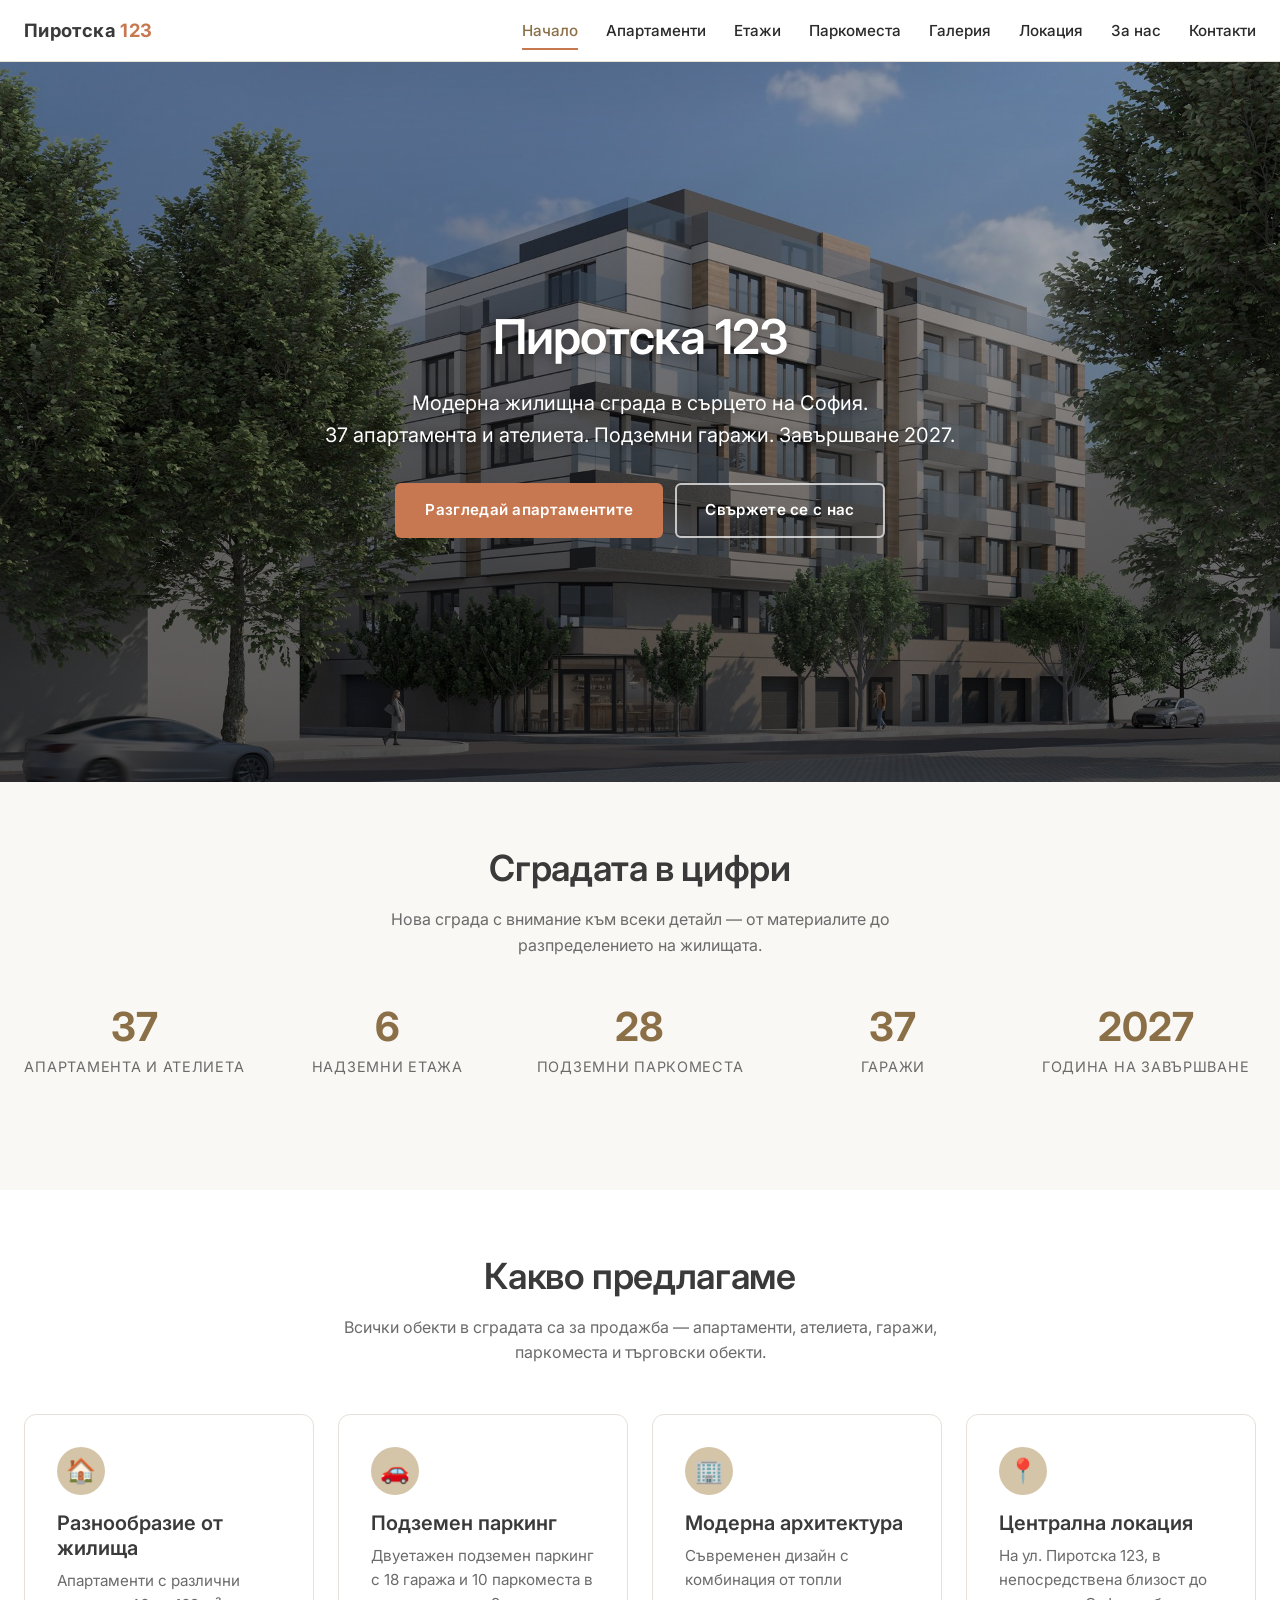
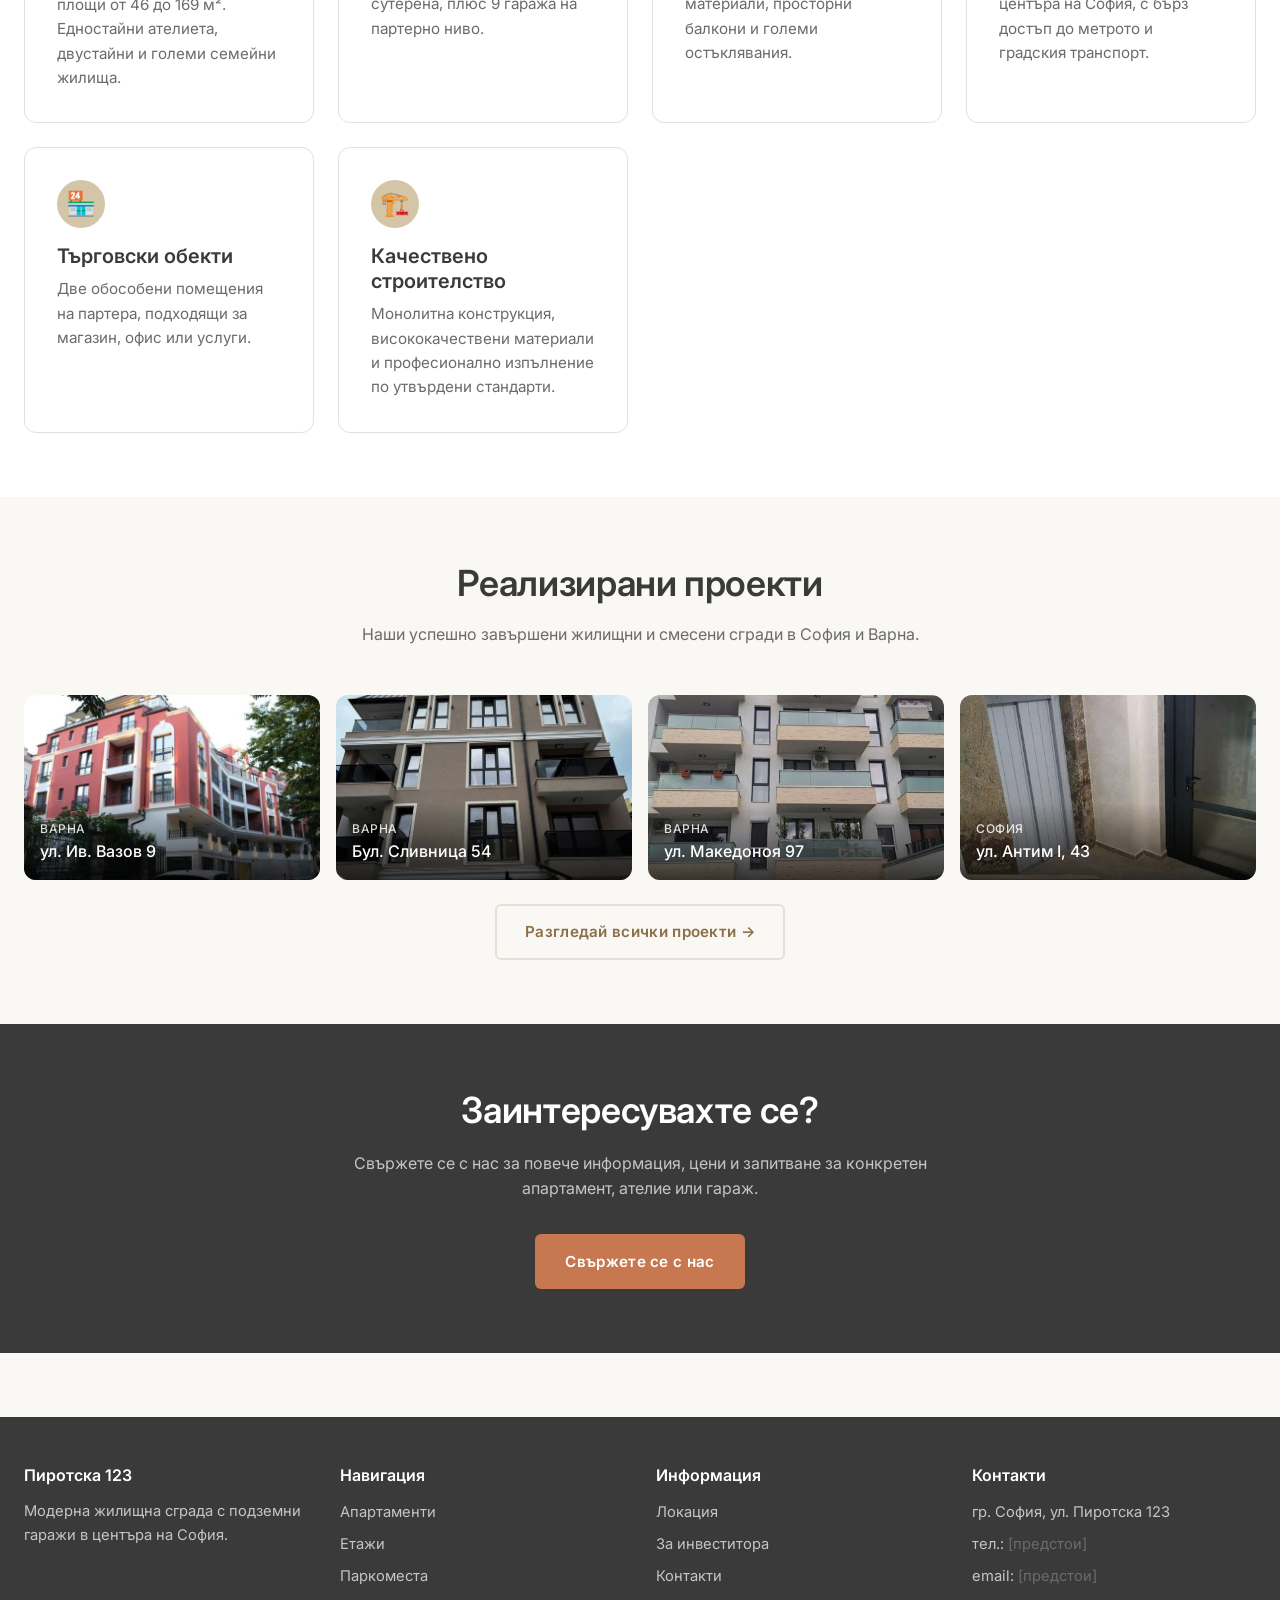
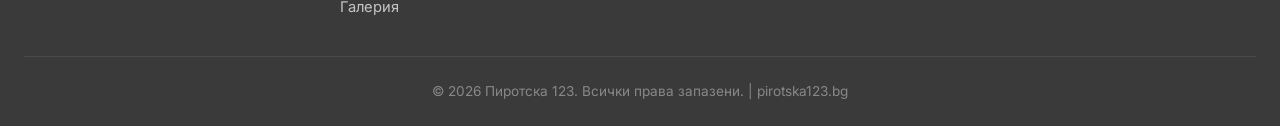
==== index.html @ 11f306c4 "first commit" ====
<!DOCTYPE html>
<html lang="bg">
<head>
  <meta charset="UTF-8">
  <meta name="viewport" content="width=device-width, initial-scale=1.0">
  <title>Пиротска 123 — Модерна жилищна сграда в центъра на София</title>
  <meta name="description" content="Нова жилищна сграда на ул. Пиротска 123, София. 37 апартамента и ателиета, подземни гаражи, завършване 2027.">
  <meta property="og:title" content="Пиротска 123 — жилищна сграда в София">
  <meta property="og:description" content="37 апартамента и ателиета с подземни гаражи в центъра на София. Завършване 2027.">
  <meta property="og:image" content="assets/render-corner.jpg">
  <meta property="og:url" content="https://pirotska123.bg/">
  <link rel="preconnect" href="https://fonts.googleapis.com">
  <link href="https://fonts.googleapis.com/css2?family=Inter:wght@400;500;600;700&display=swap" rel="stylesheet">
  <link rel="stylesheet" href="css/style.css">
</head>
<body>

<!-- Header -->
<header class="site-header">
  <div class="nav">
    <a href="index.html" class="nav-brand">Пиротска <span>123</span></a>
    <button class="nav-toggle" aria-label="Меню">☰</button>
    <ul class="nav-menu">
      <li><a href="index.html">Начало</a></li>
      <li><a href="apartments.html">Апартаменти</a></li>
      <li><a href="floors.html">Етажи</a></li>
      <li><a href="parking.html">Паркоместа</a></li>
      <li><a href="gallery.html">Галерия</a></li>
      <li><a href="location.html">Локация</a></li>
      <li><a href="about.html">За нас</a></li>
      <li><a href="contact.html">Контакти</a></li>
    </ul>
  </div>
</header>

<!-- Hero -->
<section class="hero">
  <img src="assets/render-corner.jpg" alt="3D визуализация на сградата" class="hero-bg">
  <div class="hero-content">
    <h1>Пиротска 123</h1>
    <p class="lead">Модерна жилищна сграда в сърцето на София.<br>37 апартамента и ателиета. Подземни гаражи. Завършване 2027.</p>
    <div style="display:flex;gap:0.75rem;justify-content:center;flex-wrap:wrap">
      <a href="apartments.html" class="btn btn-primary">Разгледай апартаментите</a>
      <a href="contact.html" class="btn btn-outline">Свържете се с нас</a>
    </div>
  </div>
</section>

<!-- Stats -->
<section>
  <div class="container">
    <h2 class="section-title">Сградата в цифри</h2>
    <p class="section-subtitle">Нова сграда с внимание към всеки детайл — от материалите до разпределението на жилищата.</p>
    <div class="stats">
      <div class="stat-item">
        <span class="number">37</span>
        <span class="label">Апартамента и ателиета</span>
      </div>
      <div class="stat-item">
        <span class="number">6</span>
        <span class="label">Надземни етажа</span>
      </div>
      <div class="stat-item">
        <span class="number">28</span>
        <span class="label">Подземни паркоместа</span>
      </div>
      <div class="stat-item">
        <span class="number">37</span>
        <span class="label">Гаражи</span>
      </div>
      <div class="stat-item">
        <span class="number">2027</span>
        <span class="label">Година на завършване</span>
      </div>
    </div>
  </div>
</section>

<!-- Features -->
<section class="alt">
  <div class="container">
    <h2 class="section-title">Какво предлагаме</h2>
    <p class="section-subtitle">Всички обекти в сградата са за продажба — апартаменти, ателиета, гаражи, паркоместа и търговски обекти.</p>
    <div class="feature-grid">
      <div class="feature-card">
        <div class="icon">🏠</div>
        <h3>Разнообразие от жилища</h3>
        <p>Апартаменти с различни площи от 46 до 169 м². Едностайни ателиета, двустайни и големи семейни жилища.</p>
      </div>
      <div class="feature-card">
        <div class="icon">🚗</div>
        <h3>Подземен паркинг</h3>
        <p>Двуетажен подземен паркинг с 18 гаража и 10 паркоместа в сутерена, плюс 9 гаража на партерно ниво.</p>
      </div>
      <div class="feature-card">
        <div class="icon">🏢</div>
        <h3>Модерна архитектура</h3>
        <p>Съвременен дизайн с комбинация от топли материали, просторни балкони и големи остъклявания.</p>
      </div>
      <div class="feature-card">
        <div class="icon">📍</div>
        <h3>Централна локация</h3>
        <p>На ул. Пиротска 123, в непосредствена близост до центъра на София, с бърз достъп до метрото и градския транспорт.</p>
      </div>
      <div class="feature-card">
        <div class="icon">🏪</div>
        <h3>Търговски обекти</h3>
        <p>Две обособени помещения на партера, подходящи за магазин, офис или услуги.</p>
      </div>
      <div class="feature-card">
        <div class="icon">🏗️</div>
        <h3>Качествено строителство</h3>
        <p>Монолитна конструкция, висококачествени материали и професионално изпълнение по утвърдени стандарти.</p>
      </div>
    </div>
  </div>
</section>

<!-- Realised projects -->
<section>
  <div class="container">
    <h2 class="section-title">Реализирани проекти</h2>
    <p class="section-subtitle">Наши успешно завършени жилищни и смесени сгради в София и Варна.</p>

    <div id="projects-preview" class="gallery-grid">
      <!-- Пълва се динамично -->
    </div>

    <div class="text-center mt-3">
      <a href="about.html" class="btn btn-ghost">Разгледай всички проекти →</a>
    </div>
  </div>
</section>

<!-- CTA -->
<section style="background: var(--color-dark); color: white; text-align: center">
  <div class="container">
    <h2 style="color:white">Заинтересувахте се?</h2>
    <p style="color: #C5C5C5; max-width: 600px; margin: 0 auto 2rem">
      Свържете се с нас за повече информация, цени и запитване за конкретен апартамент, ателие или гараж.
    </p>
    <a href="contact.html" class="btn btn-primary">Свържете се с нас</a>
  </div>
</section>

<!-- Footer -->
<footer class="site-footer">
  <div class="container">
    <div class="footer-grid">
      <div>
        <h4>Пиротска 123</h4>
        <p style="font-size:0.92rem">Модерна жилищна сграда с подземни гаражи в центъра на София.</p>
      </div>
      <div>
        <h4>Навигация</h4>
        <ul>
          <li><a href="apartments.html">Апартаменти</a></li>
          <li><a href="floors.html">Етажи</a></li>
          <li><a href="parking.html">Паркоместа</a></li>
          <li><a href="gallery.html">Галерия</a></li>
        </ul>
      </div>
      <div>
        <h4>Информация</h4>
        <ul>
          <li><a href="location.html">Локация</a></li>
          <li><a href="about.html">За инвеститора</a></li>
          <li><a href="contact.html">Контакти</a></li>
        </ul>
      </div>
      <div>
        <h4>Контакти</h4>
        <ul>
          <li>гр. София, ул. Пиротска 123</li>
          <li>тел.: <span class="text-muted">[предстои]</span></li>
          <li>email: <span class="text-muted">[предстои]</span></li>
        </ul>
      </div>
    </div>
    <div class="footer-bottom">
      © 2026 Пиротска 123. Всички права запазени. | pirotska123.bg
    </div>
  </div>
</footer>

<script src="js/common.js"></script>
<script>
// Зарежда до 4 реализирани проекта за началната страница
(async () => {
  try {
    const res = await fetch('data/projects.json');
    const data = await res.json();
    const projects = data.projects.slice(0, 4);
    const grid = document.getElementById('projects-preview');
    grid.innerHTML = projects.map(p => `
      <a href="about.html" class="gallery-item" style="text-decoration:none">
        <img src="${p.images[0].thumb}" alt="${p.address}" loading="lazy">
        <div class="caption">
          <div style="font-size:0.75rem;opacity:0.85;text-transform:uppercase;letter-spacing:0.05em">${p.city || ''}</div>
          <div>${p.address}</div>
        </div>
      </a>
    `).join('');
  } catch (e) {
    document.getElementById('projects-preview').style.display = 'none';
  }
})();
</script>
</body>
</html>
---- css/style.css ----
/* ============================================
   Пиротска 123 - Основен стилов файл
   Палитра, типография, layout, компоненти
   ============================================ */

:root {
  /* Цветова палитра — топло бежово/сиво в духа на сградата */
  --color-bg: #FAF8F4;
  --color-surface: #FFFFFF;
  --color-text: #2A2A2A;
  --color-text-muted: #6B6B6B;
  --color-border: #E5E0D8;
  --color-primary: #8B6F47;        /* топло кафяво */
  --color-primary-dark: #6B5436;
  --color-accent: #C87850;         /* теракота */
  --color-light: #D4C4A8;          /* бежово */
  --color-dark: #3A3A3A;
  --color-success: #4A7C59;
  --color-warning: #D4A745;
  --color-danger: #B84A4A;

  --shadow-sm: 0 1px 3px rgba(0,0,0,0.08);
  --shadow-md: 0 4px 12px rgba(0,0,0,0.10);
  --shadow-lg: 0 10px 30px rgba(0,0,0,0.12);

  --radius: 6px;
  --radius-lg: 12px;

  --max-width: 1280px;

  --font-sans: 'Inter', -apple-system, BlinkMacSystemFont, 'Segoe UI', Roboto, sans-serif;
}

* { box-sizing: border-box; }

html { scroll-behavior: smooth; }

body {
  margin: 0;
  font-family: var(--font-sans);
  font-size: 16px;
  line-height: 1.6;
  color: var(--color-text);
  background: var(--color-bg);
  -webkit-font-smoothing: antialiased;
}

img { max-width: 100%; height: auto; display: block; }

a {
  color: var(--color-primary);
  text-decoration: none;
  transition: color .2s;
}
a:hover { color: var(--color-accent); }

h1, h2, h3, h4 {
  font-weight: 600;
  line-height: 1.25;
  margin: 0 0 0.5em;
  color: var(--color-dark);
}
h1 { font-size: clamp(2rem, 4vw, 3rem); letter-spacing: -0.02em; }
h2 { font-size: clamp(1.5rem, 3vw, 2.25rem); letter-spacing: -0.01em; }
h3 { font-size: 1.25rem; }

.container {
  max-width: var(--max-width);
  margin: 0 auto;
  padding: 0 1.5rem;
}

/* =========== Header / Navigation =========== */
.site-header {
  position: sticky;
  top: 0;
  z-index: 100;
  background: rgba(255,255,255,0.95);
  backdrop-filter: blur(8px);
  border-bottom: 1px solid var(--color-border);
}
.nav {
  display: flex;
  align-items: center;
  justify-content: space-between;
  padding: 1rem 1.5rem;
  max-width: var(--max-width);
  margin: 0 auto;
}
.nav-brand {
  font-weight: 700;
  font-size: 1.15rem;
  color: var(--color-dark);
  letter-spacing: 0.02em;
}
.nav-brand span { color: var(--color-accent); }

.nav-menu {
  display: flex;
  gap: 1.75rem;
  list-style: none;
  margin: 0;
  padding: 0;
}
.nav-menu a {
  color: var(--color-text);
  font-weight: 500;
  font-size: 0.95rem;
  padding: 0.5rem 0;
  border-bottom: 2px solid transparent;
}
.nav-menu a:hover,
.nav-menu a.active {
  color: var(--color-primary);
  border-bottom-color: var(--color-accent);
}

.nav-toggle {
  display: none;
  background: none;
  border: none;
  font-size: 1.5rem;
  cursor: pointer;
  padding: 0.25rem 0.5rem;
}

@media (max-width: 768px) {
  .nav-toggle { display: block; }
  .nav-menu {
    display: none;
    position: absolute;
    top: 100%;
    left: 0;
    right: 0;
    flex-direction: column;
    background: white;
    padding: 1rem 1.5rem;
    border-bottom: 1px solid var(--color-border);
    gap: 0.75rem;
  }
  .nav-menu.open { display: flex; }
}

/* =========== Hero =========== */
.hero {
  position: relative;
  min-height: 80vh;
  display: flex;
  align-items: center;
  justify-content: center;
  color: white;
  text-align: center;
  background: #2a2a2a;
  overflow: hidden;
}
.hero::before {
  content: "";
  position: absolute; inset: 0;
  background: linear-gradient(180deg, rgba(0,0,0,0.25) 0%, rgba(0,0,0,0.55) 100%);
  z-index: 1;
}
.hero img.hero-bg {
  position: absolute;
  inset: 0;
  width: 100%;
  height: 100%;
  object-fit: cover;
}
.hero-content {
  position: relative;
  z-index: 2;
  padding: 2rem 1.5rem;
  max-width: 800px;
}
.hero h1 {
  color: white;
  margin-bottom: 1rem;
  text-shadow: 0 2px 12px rgba(0,0,0,0.4);
}
.hero p.lead {
  font-size: clamp(1rem, 2vw, 1.25rem);
  margin-bottom: 2rem;
  text-shadow: 0 1px 8px rgba(0,0,0,0.4);
}

/* =========== Buttons =========== */
.btn {
  display: inline-block;
  padding: 0.85rem 1.75rem;
  font-weight: 600;
  font-size: 0.95rem;
  border-radius: var(--radius);
  border: 2px solid transparent;
  cursor: pointer;
  transition: all .2s;
  text-decoration: none;
  letter-spacing: 0.02em;
}
.btn-primary {
  background: var(--color-accent);
  color: white;
}
.btn-primary:hover {
  background: var(--color-primary-dark);
  color: white;
  transform: translateY(-1px);
  box-shadow: var(--shadow-md);
}
.btn-outline {
  background: transparent;
  color: white;
  border-color: rgba(255,255,255,0.7);
}
.btn-outline:hover {
  background: white;
  color: var(--color-dark);
}
.btn-ghost {
  background: transparent;
  color: var(--color-primary);
  border-color: var(--color-border);
}
.btn-ghost:hover {
  background: var(--color-primary);
  color: white;
  border-color: var(--color-primary);
}

/* =========== Sections =========== */
section {
  padding: 4rem 0;
}
section.alt {
  background: white;
}
.section-title {
  text-align: center;
  margin-bottom: 0.75rem;
}
.section-subtitle {
  text-align: center;
  color: var(--color-text-muted);
  margin-bottom: 3rem;
  max-width: 600px;
  margin-left: auto;
  margin-right: auto;
}

/* =========== Cards / Feature grid =========== */
.feature-grid {
  display: grid;
  grid-template-columns: repeat(auto-fit, minmax(260px, 1fr));
  gap: 1.5rem;
}
.feature-card {
  background: var(--color-surface);
  padding: 2rem;
  border-radius: var(--radius-lg);
  border: 1px solid var(--color-border);
  transition: transform .2s, box-shadow .2s;
}
.feature-card:hover {
  transform: translateY(-4px);
  box-shadow: var(--shadow-lg);
}
.feature-card .icon {
  width: 48px;
  height: 48px;
  border-radius: 50%;
  background: var(--color-light);
  display: flex;
  align-items: center;
  justify-content: center;
  margin-bottom: 1rem;
  font-size: 1.5rem;
  color: var(--color-primary-dark);
}
.feature-card h3 { margin-bottom: 0.5rem; }
.feature-card p { color: var(--color-text-muted); margin: 0; font-size: 0.95rem; }

/* =========== Stats =========== */
.stats {
  display: grid;
  grid-template-columns: repeat(auto-fit, minmax(180px, 1fr));
  gap: 2rem;
  text-align: center;
  margin: 3rem 0;
}
.stat-item .number {
  display: block;
  font-size: 2.5rem;
  font-weight: 700;
  color: var(--color-primary);
  line-height: 1;
}
.stat-item .label {
  display: block;
  margin-top: 0.5rem;
  color: var(--color-text-muted);
  font-size: 0.9rem;
  text-transform: uppercase;
  letter-spacing: 0.05em;
}

/* =========== Tables =========== */
.table-wrap {
  overflow-x: auto;
  border: 1px solid var(--color-border);
  border-radius: var(--radius-lg);
  background: white;
}
table.units {
  width: 100%;
  border-collapse: collapse;
  font-size: 0.92rem;
}
table.units th {
  background: var(--color-bg);
  padding: 0.85rem 1rem;
  text-align: left;
  font-weight: 600;
  color: var(--color-dark);
  border-bottom: 2px solid var(--color-border);
  white-space: nowrap;
  position: sticky;
  top: 0;
}
table.units td {
  padding: 0.75rem 1rem;
  border-bottom: 1px solid var(--color-border);
}
table.units tr:hover td { background: #FBF8F2; }
table.units tr:last-child td { border-bottom: none; }
.num { text-align: right; font-variant-numeric: tabular-nums; }

/* Status badges */
.status {
  display: inline-block;
  padding: 0.2rem 0.65rem;
  border-radius: 12px;
  font-size: 0.78rem;
  font-weight: 600;
  letter-spacing: 0.02em;
}
.status-available { background: #E8F1EB; color: var(--color-success); }
.status-reserved  { background: #FBF1DC; color: #8C6A1A; }
.status-sold      { background: #F5E0E0; color: var(--color-danger); }

/* =========== Filters =========== */
.filters {
  background: white;
  padding: 1.5rem;
  border-radius: var(--radius-lg);
  border: 1px solid var(--color-border);
  margin-bottom: 1.5rem;
  display: grid;
  grid-template-columns: repeat(auto-fit, minmax(160px, 1fr));
  gap: 1rem;
  align-items: end;
}
.filter-group label {
  display: block;
  font-size: 0.8rem;
  font-weight: 600;
  color: var(--color-text-muted);
  margin-bottom: 0.35rem;
  text-transform: uppercase;
  letter-spacing: 0.05em;
}
.filter-group select,
.filter-group input {
  width: 100%;
  padding: 0.55rem 0.75rem;
  border: 1px solid var(--color-border);
  border-radius: var(--radius);
  font-size: 0.95rem;
  background: white;
  font-family: inherit;
}
.filter-group select:focus,
.filter-group input:focus {
  outline: none;
  border-color: var(--color-primary);
  box-shadow: 0 0 0 3px rgba(139, 111, 71, 0.15);
}
.results-summary {
  margin: 1rem 0;
  color: var(--color-text-muted);
  font-size: 0.92rem;
}

/* =========== Floor selector =========== */
.floor-selector {
  display: flex;
  flex-wrap: wrap;
  gap: 0.5rem;
  justify-content: center;
  margin-bottom: 2rem;
}
.floor-selector button {
  padding: 0.6rem 1.2rem;
  border: 1px solid var(--color-border);
  background: white;
  border-radius: var(--radius);
  font-weight: 500;
  cursor: pointer;
  transition: all .15s;
}
.floor-selector button:hover {
  border-color: var(--color-primary);
}
.floor-selector button.active {
  background: var(--color-primary);
  color: white;
  border-color: var(--color-primary);
}

/* =========== Modal =========== */
.modal-overlay {
  display: none;
  position: fixed; inset: 0;
  background: rgba(0,0,0,0.6);
  z-index: 1000;
  align-items: center;
  justify-content: center;
  padding: 1rem;
}
.modal-overlay.open { display: flex; }
.modal {
  background: white;
  border-radius: var(--radius-lg);
  max-width: 700px;
  width: 100%;
  max-height: 90vh;
  overflow-y: auto;
  position: relative;
  padding: 2rem;
}
.modal-close {
  position: absolute;
  top: 1rem; right: 1rem;
  background: none;
  border: none;
  font-size: 1.5rem;
  cursor: pointer;
  color: var(--color-text-muted);
  line-height: 1;
}
.modal h3 { margin-top: 0; padding-right: 2rem; }
.modal-grid {
  display: grid;
  grid-template-columns: repeat(2, 1fr);
  gap: 1rem;
  margin: 1.5rem 0;
}
.modal-grid .item {
  background: var(--color-bg);
  padding: 1rem;
  border-radius: var(--radius);
}
.modal-grid .item .label {
  display: block;
  font-size: 0.78rem;
  color: var(--color-text-muted);
  text-transform: uppercase;
  letter-spacing: 0.05em;
  margin-bottom: 0.25rem;
}
.modal-grid .item .value {
  font-size: 1.15rem;
  font-weight: 600;
  color: var(--color-dark);
}

/* =========== Gallery =========== */
.gallery-grid {
  display: grid;
  grid-template-columns: repeat(auto-fit, minmax(280px, 1fr));
  gap: 1rem;
}
.gallery-item {
  cursor: pointer;
  border-radius: var(--radius-lg);
  overflow: hidden;
  background: var(--color-light);
  position: relative;
  aspect-ratio: 16/10;
}
.gallery-item img {
  width: 100%;
  height: 100%;
  object-fit: cover;
  transition: transform .4s;
}
.gallery-item:hover img { transform: scale(1.05); }
.gallery-item .caption {
  position: absolute;
  bottom: 0;
  left: 0; right: 0;
  background: linear-gradient(transparent, rgba(0,0,0,0.7));
  color: white;
  padding: 1rem;
  font-weight: 500;
}

/* Lightbox */
.lightbox {
  display: none;
  position: fixed; inset: 0;
  background: rgba(0,0,0,0.92);
  z-index: 2000;
  align-items: center;
  justify-content: center;
  padding: 2rem;
  cursor: zoom-out;
}
.lightbox.open { display: flex; }
.lightbox img { max-width: 100%; max-height: 100%; object-fit: contain; }
.lightbox-close {
  position: fixed;
  top: 1rem; right: 1.5rem;
  color: white;
  background: none;
  border: none;
  font-size: 2rem;
  cursor: pointer;
}

/* =========== Floor view =========== */
.floor-view {
  background: white;
  padding: 2rem;
  border-radius: var(--radius-lg);
  border: 1px solid var(--color-border);
  text-align: center;
}
.floor-view h3 { margin-top: 0; }
.floor-view img {
  max-width: 100%;
  margin: 1rem auto;
  border-radius: var(--radius);
  cursor: zoom-in;
  border: 1px solid var(--color-border);
}
.floor-actions {
  display: flex;
  gap: 0.75rem;
  justify-content: center;
  flex-wrap: wrap;
  margin-top: 1rem;
}

/* =========== Forms =========== */
form.contact-form {
  background: white;
  padding: 2rem;
  border-radius: var(--radius-lg);
  border: 1px solid var(--color-border);
  max-width: 600px;
  margin: 0 auto;
}
form .field { margin-bottom: 1.25rem; }
form label {
  display: block;
  font-weight: 500;
  margin-bottom: 0.4rem;
  color: var(--color-dark);
}
form input,
form select,
form textarea {
  width: 100%;
  padding: 0.7rem 0.9rem;
  border: 1px solid var(--color-border);
  border-radius: var(--radius);
  font-family: inherit;
  font-size: 1rem;
}
form textarea { min-height: 120px; resize: vertical; }
form .required { color: var(--color-danger); }

/* =========== Footer =========== */
.site-footer {
  background: var(--color-dark);
  color: #C5C5C5;
  padding: 3rem 0 1.5rem;
  margin-top: 4rem;
}
.footer-grid {
  display: grid;
  grid-template-columns: repeat(auto-fit, minmax(220px, 1fr));
  gap: 2rem;
  margin-bottom: 2rem;
}
.footer-grid h4 {
  color: white;
  margin-bottom: 0.75rem;
  font-size: 1rem;
}
.footer-grid a { color: #C5C5C5; }
.footer-grid a:hover { color: white; }
.footer-grid ul {
  list-style: none;
  padding: 0;
  margin: 0;
}
.footer-grid li { padding: 0.25rem 0; font-size: 0.92rem; }
.footer-bottom {
  padding-top: 1.5rem;
  border-top: 1px solid #4A4A4A;
  text-align: center;
  font-size: 0.85rem;
  color: #888;
}

/* =========== Utilities =========== */
.text-muted { color: var(--color-text-muted); }
.mt-2 { margin-top: 1rem; }
.mt-3 { margin-top: 1.5rem; }
.mt-4 { margin-top: 2rem; }
.text-center { text-align: center; }

/* =========== Info / Alert boxes =========== */
.info-box {
  background: #FBF8F0;
  border-left: 4px solid var(--color-warning);
  padding: 1rem 1.25rem;
  border-radius: 0 var(--radius) var(--radius) 0;
  margin: 1.5rem 0;
  font-size: 0.95rem;
}
.info-box strong { color: var(--color-dark); }
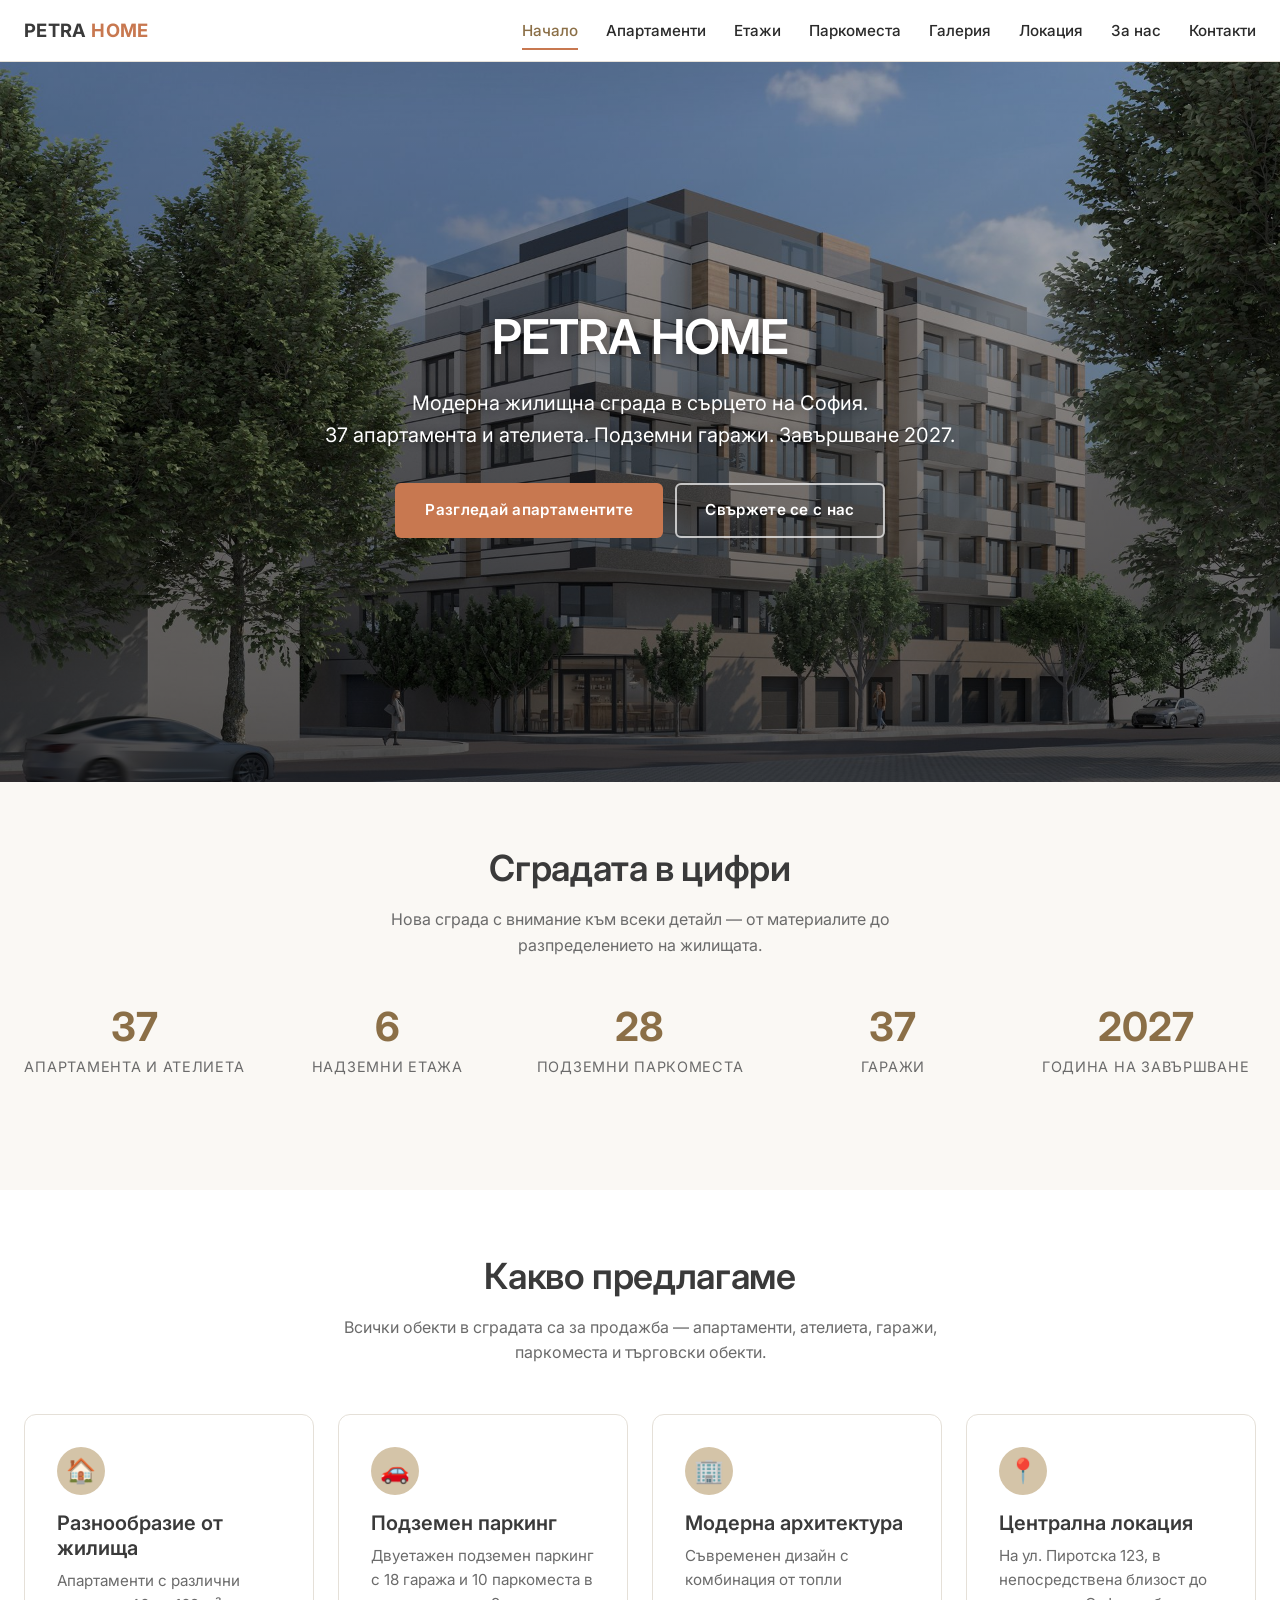
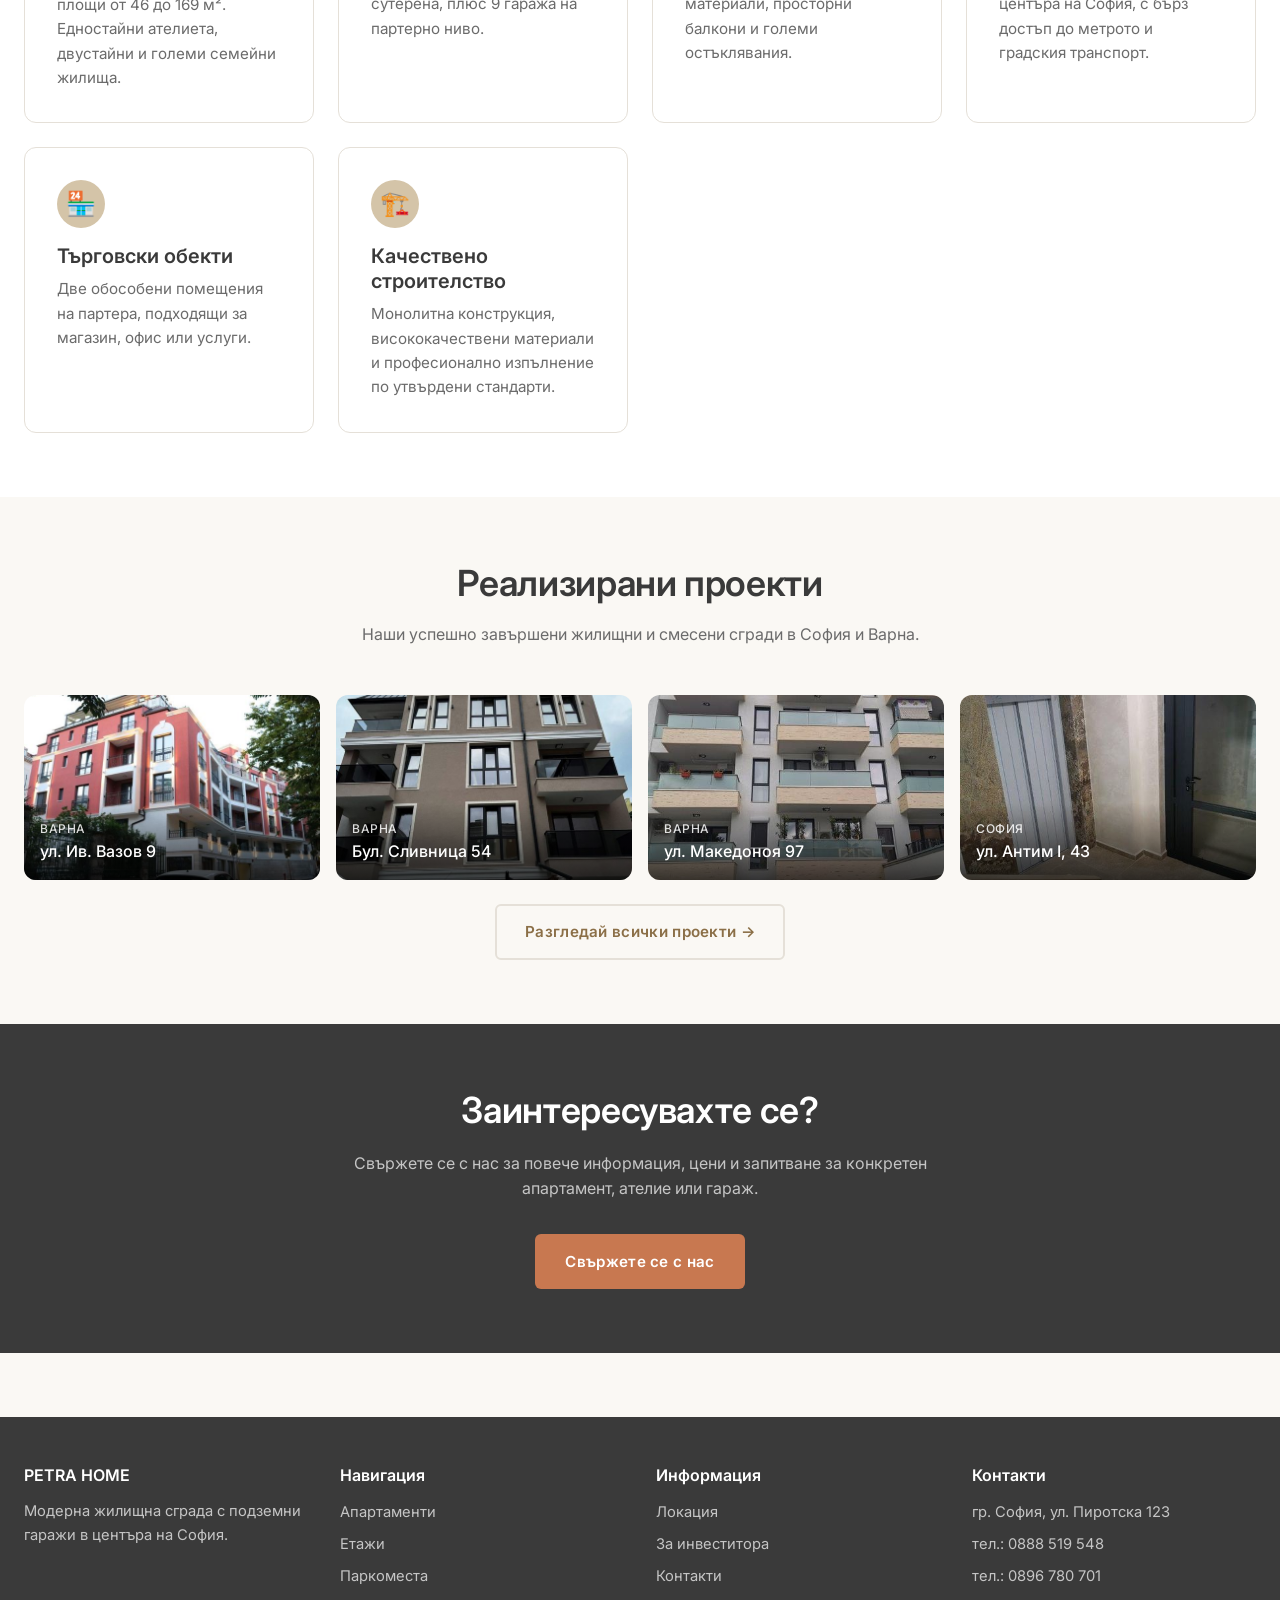
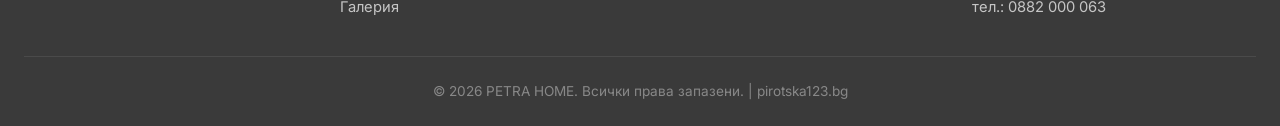
==== commit 39caa005: "feat: add dynamic apartment listings functionality and update site navigation links" ====
--- a/index.html
+++ b/index.html
@@ -3,9 +3,9 @@
 <head>
   <meta charset="UTF-8">
   <meta name="viewport" content="width=device-width, initial-scale=1.0">
-  <title>Пиротска 123 — Модерна жилищна сграда в центъра на София</title>
+  <title>PETRA HOME — Модерна жилищна сграда в центъра на София</title>
   <meta name="description" content="Нова жилищна сграда на ул. Пиротска 123, София. 37 апартамента и ателиета, подземни гаражи, завършване 2027.">
-  <meta property="og:title" content="Пиротска 123 — жилищна сграда в София">
+  <meta property="og:title" content="PETRA HOME — жилищна сграда в София">
   <meta property="og:description" content="37 апартамента и ателиета с подземни гаражи в центъра на София. Завършване 2027.">
   <meta property="og:image" content="assets/render-corner.jpg">
   <meta property="og:url" content="https://pirotska123.bg/">
@@ -18,7 +18,7 @@
 <!-- Header -->
 <header class="site-header">
   <div class="nav">
-    <a href="index.html" class="nav-brand">Пиротска <span>123</span></a>
+    <a href="index.html" class="nav-brand">PETRA <span>HOME</span></a>
     <button class="nav-toggle" aria-label="Меню">☰</button>
     <ul class="nav-menu">
       <li><a href="index.html">Начало</a></li>
@@ -37,7 +37,7 @@
 <section class="hero">
   <img src="assets/render-corner.jpg" alt="3D визуализация на сградата" class="hero-bg">
   <div class="hero-content">
-    <h1>Пиротска 123</h1>
+    <h1>PETRA HOME</h1>
     <p class="lead">Модерна жилищна сграда в сърцето на София.<br>37 апартамента и ателиета. Подземни гаражи. Завършване 2027.</p>
     <div style="display:flex;gap:0.75rem;justify-content:center;flex-wrap:wrap">
       <a href="apartments.html" class="btn btn-primary">Разгледай апартаментите</a>
@@ -148,7 +148,7 @@
   <div class="container">
     <div class="footer-grid">
       <div>
-        <h4>Пиротска 123</h4>
+        <h4>PETRA HOME</h4>
         <p style="font-size:0.92rem">Модерна жилищна сграда с подземни гаражи в центъра на София.</p>
       </div>
       <div>
@@ -172,13 +172,14 @@
         <h4>Контакти</h4>
         <ul>
           <li>гр. София, ул. Пиротска 123</li>
-          <li>тел.: <span class="text-muted">[предстои]</span></li>
-          <li>email: <span class="text-muted">[предстои]</span></li>
+          <li>тел.: <a href="tel:+359888519548" style="color:inherit">0888 519 548</a></li>
+          <li>тел.: <a href="tel:+359896780701" style="color:inherit">0896 780 701</a></li>
+          <li>тел.: <a href="tel:+359882000063" style="color:inherit">0882 000 063</a></li>
         </ul>
       </div>
     </div>
     <div class="footer-bottom">
-      © 2026 Пиротска 123. Всички права запазени. | pirotska123.bg
+      © 2026 PETRA HOME. Всички права запазени. | pirotska123.bg
     </div>
   </div>
 </footer>
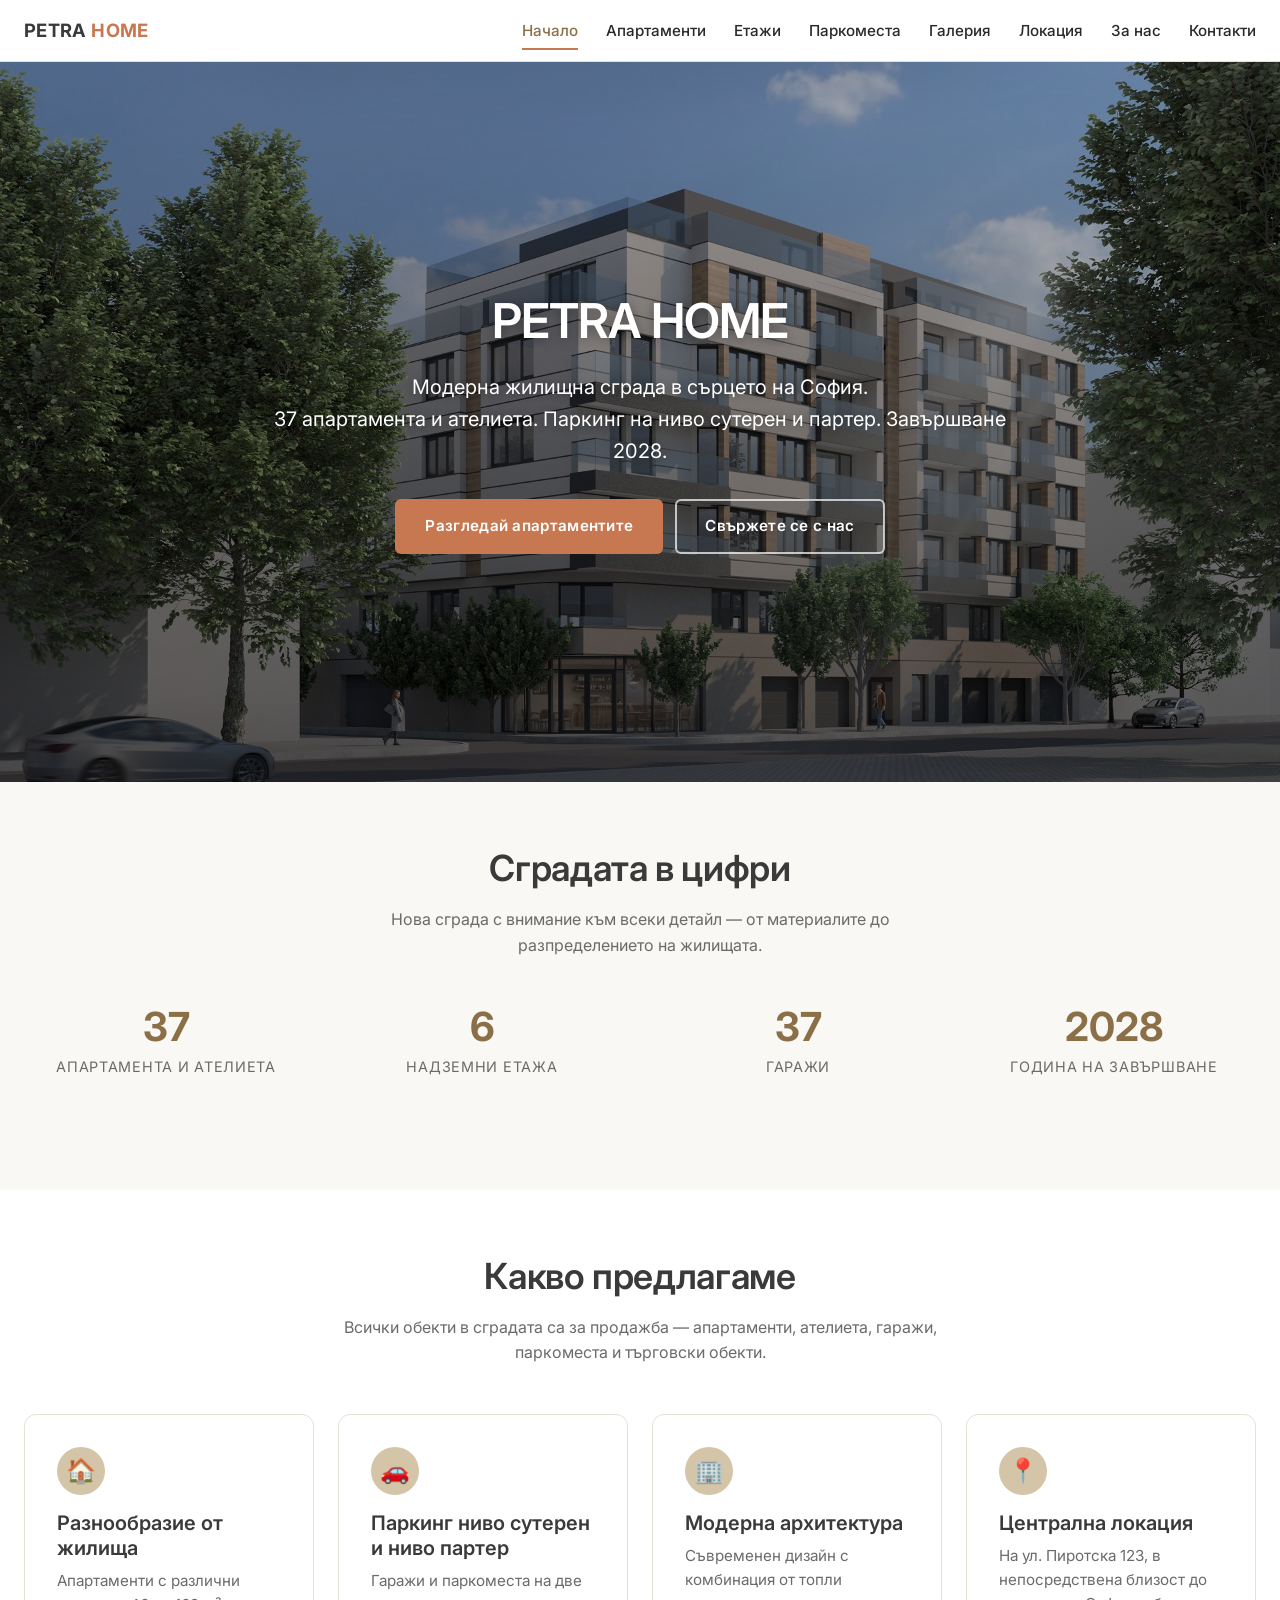
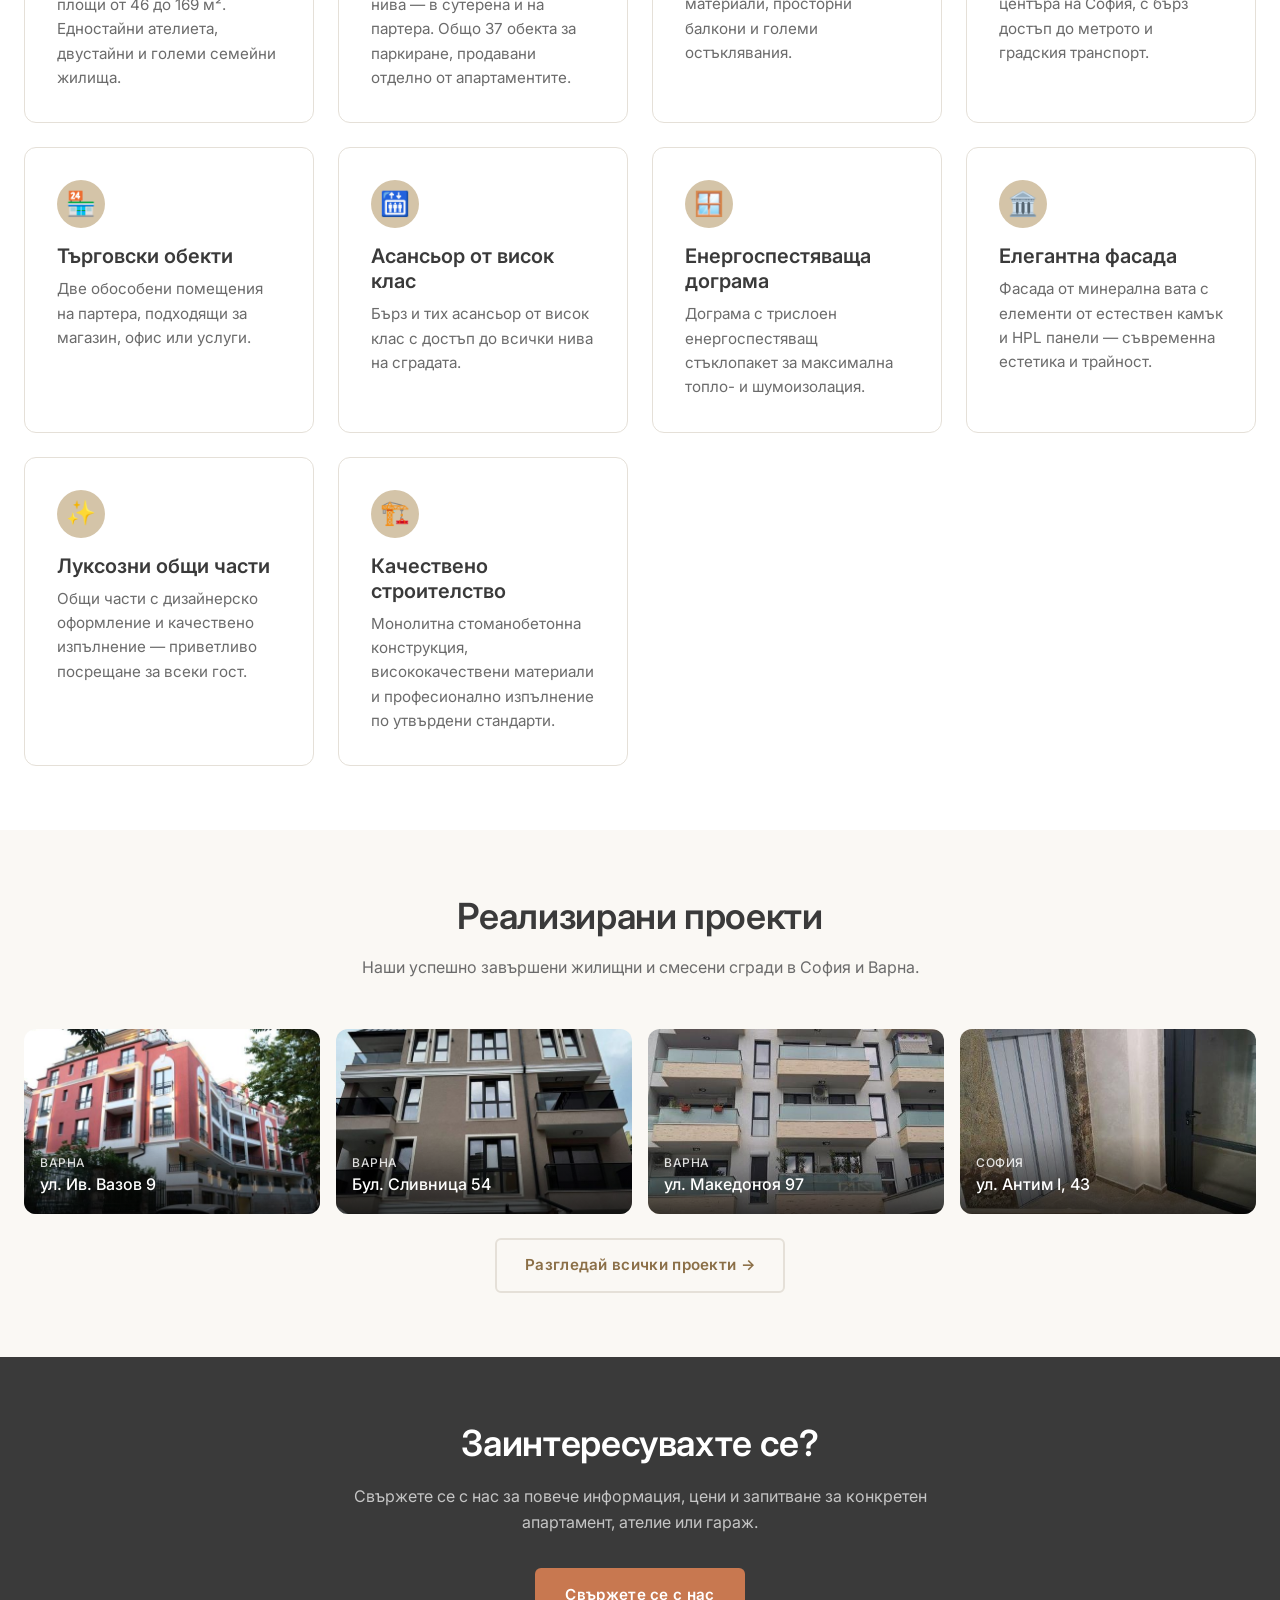
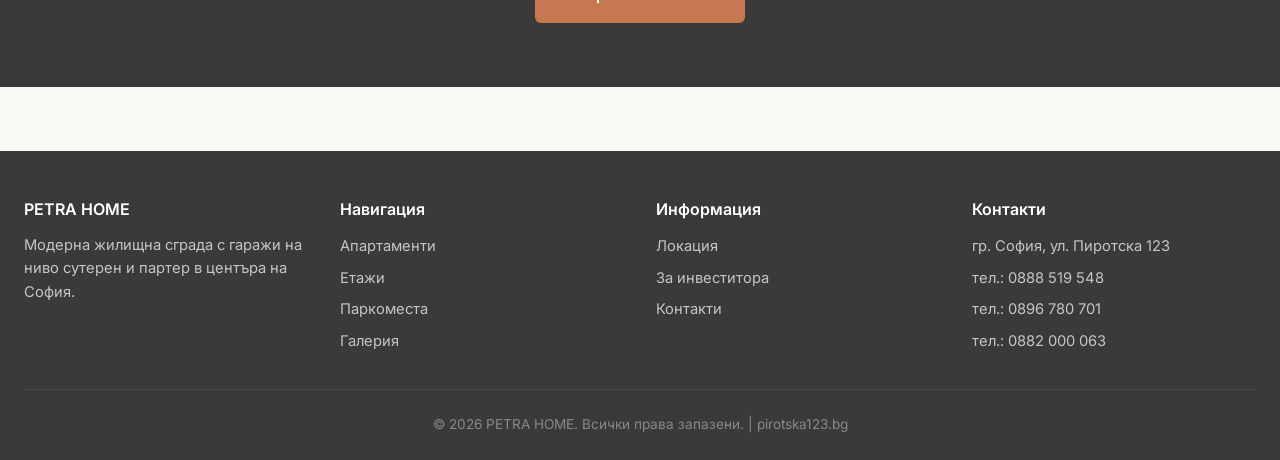
==== commit 0cebc301: "feat: add apartment data integration and support for high-definition floor plan imagery" ====
--- a/index.html
+++ b/index.html
@@ -4,9 +4,9 @@
   <meta charset="UTF-8">
   <meta name="viewport" content="width=device-width, initial-scale=1.0">
   <title>PETRA HOME — Модерна жилищна сграда в центъра на София</title>
-  <meta name="description" content="Нова жилищна сграда на ул. Пиротска 123, София. 37 апартамента и ателиета, подземни гаражи, завършване 2027.">
+  <meta name="description" content="Нова жилищна сграда на ул. Пиротска 123, София. 37 апартамента и ателиета, гаражи на ниво сутерен и партер, завършване 2028.">
   <meta property="og:title" content="PETRA HOME — жилищна сграда в София">
-  <meta property="og:description" content="37 апартамента и ателиета с подземни гаражи в центъра на София. Завършване 2027.">
+  <meta property="og:description" content="37 апартамента и ателиета с гаражи на ниво сутерен и партер в центъра на София. Завършване 2028.">
   <meta property="og:image" content="assets/render-corner.jpg">
   <meta property="og:url" content="https://pirotska123.bg/">
   <link rel="preconnect" href="https://fonts.googleapis.com">
@@ -38,7 +38,7 @@
   <img src="assets/render-corner.jpg" alt="3D визуализация на сградата" class="hero-bg">
   <div class="hero-content">
     <h1>PETRA HOME</h1>
-    <p class="lead">Модерна жилищна сграда в сърцето на София.<br>37 апартамента и ателиета. Подземни гаражи. Завършване 2027.</p>
+    <p class="lead">Модерна жилищна сграда в сърцето на София.<br>37 апартамента и ателиета. Паркинг на ниво сутерен и партер. Завършване 2028.</p>
     <div style="display:flex;gap:0.75rem;justify-content:center;flex-wrap:wrap">
       <a href="apartments.html" class="btn btn-primary">Разгледай апартаментите</a>
       <a href="contact.html" class="btn btn-outline">Свържете се с нас</a>
@@ -61,15 +61,11 @@
         <span class="label">Надземни етажа</span>
       </div>
       <div class="stat-item">
-        <span class="number">28</span>
-        <span class="label">Подземни паркоместа</span>
-      </div>
-      <div class="stat-item">
         <span class="number">37</span>
         <span class="label">Гаражи</span>
       </div>
       <div class="stat-item">
-        <span class="number">2027</span>
+        <span class="number">2028</span>
         <span class="label">Година на завършване</span>
       </div>
     </div>
@@ -89,8 +85,8 @@
       </div>
       <div class="feature-card">
         <div class="icon">🚗</div>
-        <h3>Подземен паркинг</h3>
-        <p>Двуетажен подземен паркинг с 18 гаража и 10 паркоместа в сутерена, плюс 9 гаража на партерно ниво.</p>
+        <h3>Паркинг ниво сутерен и ниво партер</h3>
+        <p>Гаражи и паркоместа на две нива — в сутерена и на партера. Общо 37 обекта за паркиране, продавани отделно от апартаментите.</p>
       </div>
       <div class="feature-card">
         <div class="icon">🏢</div>
@@ -108,9 +104,29 @@
         <p>Две обособени помещения на партера, подходящи за магазин, офис или услуги.</p>
       </div>
       <div class="feature-card">
+        <div class="icon">🛗</div>
+        <h3>Асансьор от висок клас</h3>
+        <p>Бърз и тих асансьор от висок клас с достъп до всички нива на сградата.</p>
+      </div>
+      <div class="feature-card">
+        <div class="icon">🪟</div>
+        <h3>Енергоспестяваща дограма</h3>
+        <p>Дограма с трислоен енергоспестяващ стъклопакет за максимална топло- и шумоизолация.</p>
+      </div>
+      <div class="feature-card">
+        <div class="icon">🏛️</div>
+        <h3>Елегантна фасада</h3>
+        <p>Фасада от минерална вата с елементи от естествен камък и HPL панели — съвременна естетика и трайност.</p>
+      </div>
+      <div class="feature-card">
+        <div class="icon">✨</div>
+        <h3>Луксозни общи части</h3>
+        <p>Общи части с дизайнерско оформление и качествено изпълнение — приветливо посрещане за всеки гост.</p>
+      </div>
+      <div class="feature-card">
         <div class="icon">🏗️</div>
         <h3>Качествено строителство</h3>
-        <p>Монолитна конструкция, висококачествени материали и професионално изпълнение по утвърдени стандарти.</p>
+        <p>Монолитна стоманобетонна конструкция, висококачествени материали и професионално изпълнение по утвърдени стандарти.</p>
       </div>
     </div>
   </div>
@@ -149,7 +165,7 @@
     <div class="footer-grid">
       <div>
         <h4>PETRA HOME</h4>
-        <p style="font-size:0.92rem">Модерна жилищна сграда с подземни гаражи в центъра на София.</p>
+        <p style="font-size:0.92rem">Модерна жилищна сграда с гаражи на ниво сутерен и партер в центъра на София.</p>
       </div>
       <div>
         <h4>Навигация</h4>
